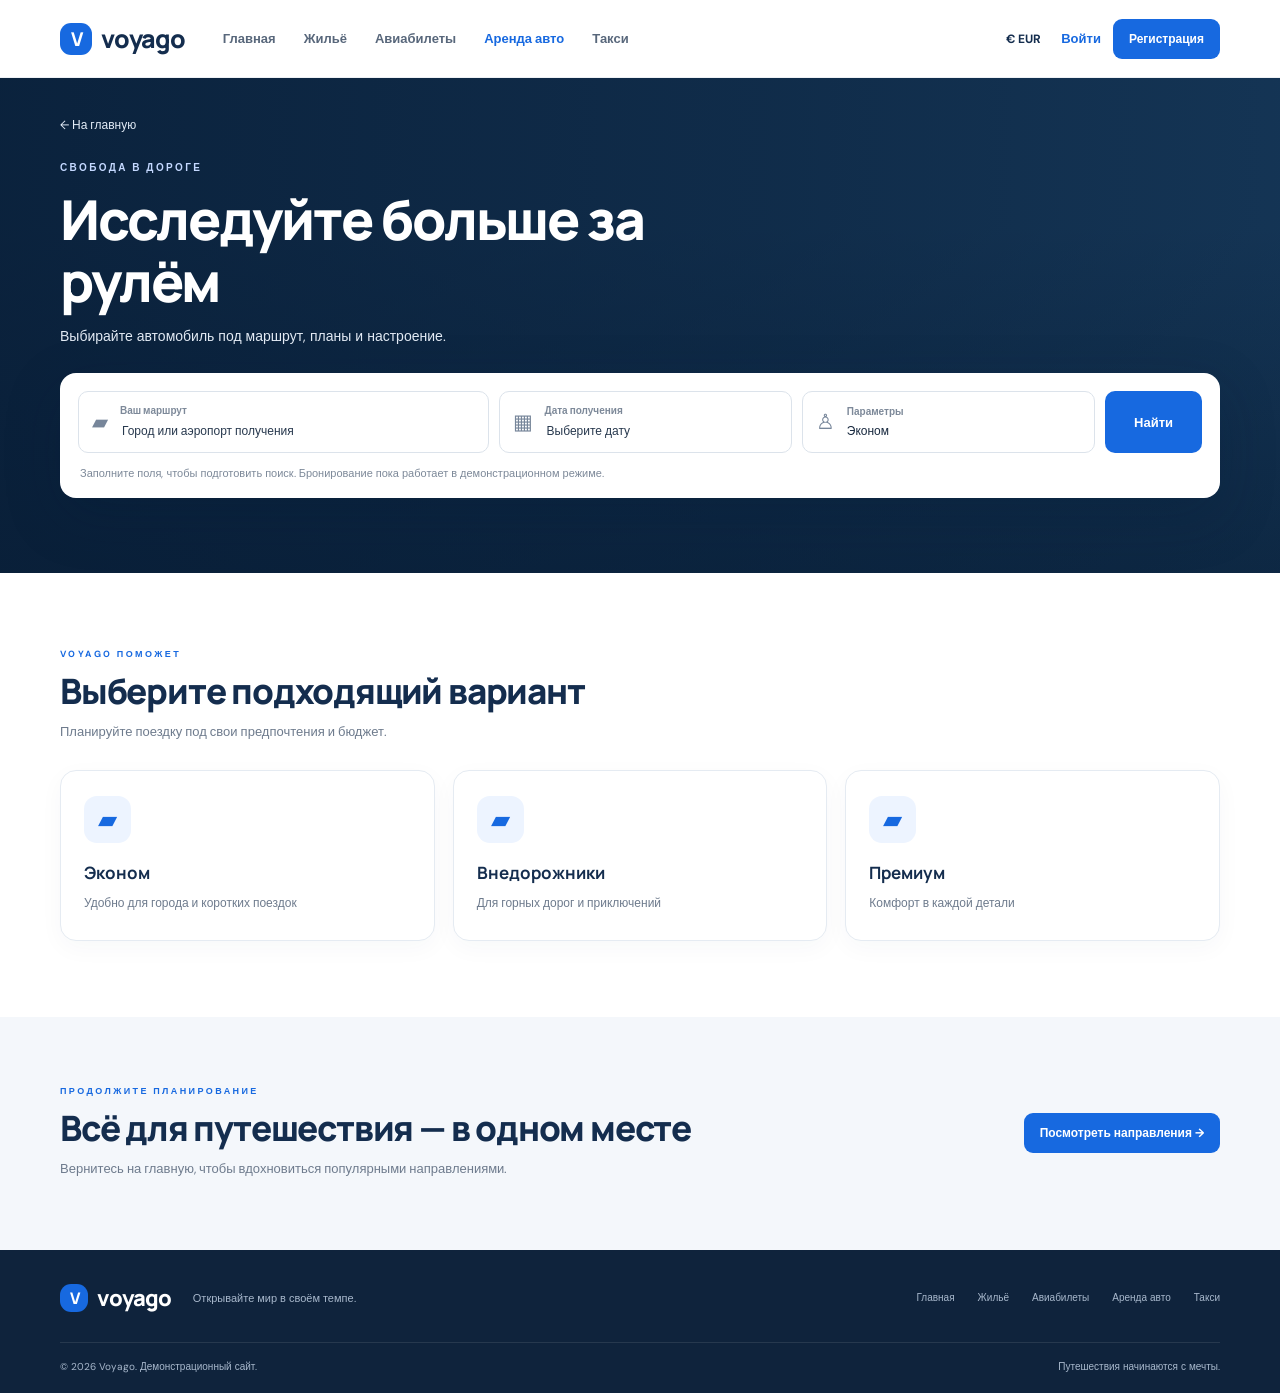
==== cars.html @ 4a1cf2f4 "version 1" ====
<!DOCTYPE html>
<html lang="ru">
<head>
  <meta charset="UTF-8">
  <meta name="viewport" content="width=device-width, initial-scale=1.0">
  <meta name="description" content="Voyago — аренда авто для вашего путешествия.">
  <title>Аренда авто — Voyago</title>
  <link rel="stylesheet" href="CSS/style.css">
  <script src="js/main.js" defer></script>
</head>
<body class="service-page">
  <header class="site-header">
    <div class="container nav-wrap">
      <a class="logo" href="index.html"><span class="logo-mark">V</span> voyago</a>
      <nav class="main-nav" aria-label="Основная навигация">
        <a href="index.html">Главная</a>
        <a  href="stays.html">Жильё</a>
        <a  href="flights.html">Авиабилеты</a>
        <a class="active" href="cars.html">Аренда авто</a>
        <a  href="taxi.html">Такси</a>
      </nav>
      <div class="nav-actions">
        <button class="icon-btn" id="currencyBtn" aria-label="Выбрать валюту">€ EUR</button>
        <button class="menu-btn" id="menuBtn" aria-label="Открыть меню">☰</button>
        <a class="login-link" href="index.html#account">Войти</a>
        <a class="register-btn" href="index.html#account">Регистрация</a>
      </div>
    </div>
  </header>
  <main>
    <section class="service-hero" style="--service-image:url('https://images.unsplash.com/photo-1503376780353-7e6692767b70?auto=format&fit=crop&w=1800&q=85')">
      <div class="service-hero-overlay"></div>
      <div class="container service-hero-content">
        <a class="back-link" href="index.html">← На главную</a>
        <p class="eyebrow">СВОБОДА В ДОРОГЕ</p>
        <h1>Исследуйте больше за рулём</h1>
        <p class="service-lead">Выбирайте автомобиль под маршрут, планы и настроение.</p>
        <div class="booking-panel service-search-panel" id="booking">
          <form class="search-form" id="searchForm" data-service="cars">
            <label class="search-field destination-field"><span class="field-icon">▰</span><span class="field-body">
              <span class="field-label">Ваш маршрут</span><input id="destination" name="destination" placeholder="Город или аэропорт получения" required></span></label>
            <label class="search-field"><span class="field-icon">▦</span><span class="field-body"><span class="field-label">Дата получения</span>
              <input id="dates" name="dates" type="text" placeholder="Выберите дату" onfocus="this.type='date'" required></span></label>
            <label class="search-field guests-field"><span class="field-icon">♙</span><span class="field-body"><span class="field-label">Параметры</span>
              <select id="guests" name="guests"><option>Эконом</option><option>Компактный</option><option>Внедорожник</option><option>Премиум</option></select></span></label>
            <button class="search-btn" type="submit">Найти</button>
          </form>
          <p class="search-note">Заполните поля, чтобы подготовить поиск. Бронирование пока работает в демонстрационном режиме.</p>
        </div>
      </div>
    </section>
    <section class="container section">
      <div class="section-heading"><div><p class="eyebrow dark">VOYAGO ПОМОЖЕТ</p><h2>Выберите подходящий вариант</h2>
      <p class="section-description">Планируйте поездку под свои предпочтения и бюджет.</p></div></div>
      <div class="feature-grid"><article class="feature-card">
          <div class="feature-icon">▰</div>
          <h3>Эконом</h3><p>Удобно для города и коротких поездок</p>
        </article><article class="feature-card">
          <div class="feature-icon">▰</div>
          <h3>Внедорожники</h3><p>Для горных дорог и приключений</p>
        </article><article class="feature-card">
          <div class="feature-icon">▰</div>
          <h3>Премиум</h3><p>Комфорт в каждой детали</p>
        </article></div>
    </section>
    <section class="soft-section"><div class="container section simple-cta">
      <div><p class="eyebrow dark">ПРОДОЛЖИТЕ ПЛАНИРОВАНИЕ</p><h2>Всё для путешествия — в одном месте</h2><p class="section-description">Вернитесь на главную, чтобы вдохновиться популярными направлениями.</p></div>
      <a class="register-btn" href="index.html">Посмотреть направления →</a>
    </div></section>
  </main>
  <footer class="site-footer"><div class="container footer-top"><a class="logo footer-logo" href="index.html"><span class="logo-mark">V</span> voyago</a><p>Открывайте мир в своём темпе.</p><div class="footer-links"><a href="index.html">Главная</a><a href="stays.html">Жильё</a><a href="flights.html">Авиабилеты</a><a href="cars.html">Аренда авто</a><a href="taxi.html">Такси</a></div></div><div class="container footer-bottom"><span>© 2026 Voyago. Демонстрационный сайт.</span><span>Путешествия начинаются с мечты.</span></div></footer>
  <div class="toast" id="toast" role="status" aria-live="polite"></div>
</body></html>
---- CSS/style.css ----
@import url('https://fonts.googleapis.com/css2?family=DM+Sans:wght@400;500;600;700&family=Manrope:wght@400;500;600;700;800&display=swap');
:root{--navy:#142d4e;--blue:#1769e0;--blue-dark:#1054b8;--ink:#17283e;--muted:#6e7b8d;--line:#dce3eb;--soft:#f4f7fb;--white:#fff;--radius:18px;--shadow:0 14px 45px rgba(18,43,75,.10)}
*{box-sizing:border-box}html{scroll-behavior:smooth}body{margin:0;font-family:'DM Sans',sans-serif;color:var(--ink);background:#fff}a{color:inherit;text-decoration:none}button,input,select{font:inherit}.container{width:min(1160px,calc(100% - 48px));margin-inline:auto}.site-header{height:78px;background:#fff;display:flex;align-items:center;position:relative;z-index:5;border-bottom:1px solid #eef1f5}.nav-wrap{display:flex;align-items:center;gap:38px}.logo{font-family:Manrope,sans-serif;font-size:25px;font-weight:800;letter-spacing:-1.2px;color:var(--navy);display:inline-flex;align-items:center;gap:9px;white-space:nowrap}.logo-mark{width:32px;height:32px;border-radius:11px;background:var(--blue);color:white;display:inline-grid;place-items:center;font-size:19px;letter-spacing:-1px}.main-nav{display:flex;align-items:center;gap:28px;flex:1}.main-nav a{font-size:13px;font-weight:600;color:#58677b;transition:color .2s}.main-nav a:hover,.main-nav a.active{color:var(--blue)}.nav-actions{display:flex;align-items:center;gap:12px}.icon-btn,.menu-btn{border:0;background:transparent;color:var(--navy);font-size:12px;font-weight:700;padding:10px 8px;cursor:pointer}.login-link{font-size:13px;font-weight:700;color:var(--blue);white-space:nowrap}.register-btn{font-size:12px;font-weight:700;color:white;background:var(--blue);padding:12px 16px;border-radius:9px;white-space:nowrap}.register-btn:hover,.search-btn:hover,.newsletter-input button:hover{background:var(--blue-dark)}.menu-btn{display:none}
.hero{position:relative;min-height:570px;background:#183d60 url('https://images.unsplash.com/photo-1476514525535-07fb3b4ae5f1?auto=format&fit=crop&w=2000&q=90') center 48%/cover no-repeat;color:white}.hero-shade{position:absolute;inset:0;background:linear-gradient(90deg,rgba(8,29,54,.76),rgba(8,29,54,.42) 55%,rgba(8,29,54,.12)),linear-gradient(0deg,rgba(6,26,48,.48),transparent 70%)}.hero-content{position:relative;padding-top:66px;padding-bottom:46px}.eyebrow{font-size:10px;letter-spacing:2.4px;font-weight:700;color:#c4d8ff;margin:0 0 15px}.hero h1{font-family:Manrope,sans-serif;font-size:clamp(38px,5vw,58px);line-height:1.12;letter-spacing:-2.4px;margin:0;max-width:650px;font-weight:800}.hero-subtitle{color:#e2eaf4;font-size:15px;margin:17px 0 30px}.booking-panel{background:white;color:var(--ink);border-radius:16px;padding:18px;box-shadow:0 18px 55px #061b3538}.booking-tabs{display:flex;gap:8px;border-bottom:1px solid #edf0f5;padding-bottom:16px;margin-bottom:16px}.booking-tab{display:flex;align-items:center;gap:9px;padding:10px 15px;border:1px solid transparent;border-radius:30px;background:transparent;color:#647286;font-size:13px;font-weight:600;cursor:pointer}.booking-tab.active{color:var(--blue);background:#edf4ff;border-color:#d6e6ff}.booking-tab:first-letter{font-size:18px}.search-form{display:grid;grid-template-columns:1.4fr 1fr 1fr auto;gap:10px}.search-field{min-width:0;display:flex;align-items:center;gap:12px;border:1px solid #dce3eb;border-radius:10px;padding:11px 13px;min-height:62px}.field-icon{font-size:21px;color:#77869a}.field-body{display:flex;flex-direction:column;min-width:0;flex:1;gap:5px}.field-label{font-size:10px;color:#7d8999;font-weight:600}.search-field input,.search-field select{width:100%;min-width:0;border:0;outline:0;color:var(--ink);font-size:12px;background:transparent}.search-field input::placeholder{color:#28394e}.search-field select{appearance:none}.search-btn{border:0;border-radius:10px;background:var(--blue);color:white;padding:0 29px;font-weight:700;font-size:13px;cursor:pointer;transition:background .2s}.search-note{font-size:11px;color:#7d8999;margin:13px 2px 0}
.section{padding-top:75px;padding-bottom:76px}.section-heading{display:flex;align-items:flex-end;justify-content:space-between;gap:20px;margin-bottom:27px}.eyebrow.dark{color:var(--blue);margin-bottom:10px;font-size:9px}.section h2,.newsletter h2{font-family:Manrope,sans-serif;font-size:clamp(27px,3vw,35px);letter-spacing:-1.2px;line-height:1.2;margin:0;font-weight:800;color:var(--navy)}.section-description{font-size:13px;color:var(--muted);margin:10px 0 0;line-height:1.6}.text-link{font-size:12px;color:var(--blue);font-weight:700;white-space:nowrap;padding-bottom:4px}.text-link span{font-size:17px;margin-left:7px}.destination-grid{display:grid;grid-template-columns:1.25fr 1fr 1fr;grid-template-rows:205px 205px;gap:16px}.destination-card{position:relative;overflow:hidden;border-radius:15px;min-width:0;isolation:isolate;background:#d8e2ed}.destination-card.card-large{grid-row:span 2}.destination-card img{width:100%;height:100%;display:block;object-fit:cover;transition:transform .55s}.destination-card:hover img{transform:scale(1.055)}.card-gradient{position:absolute;inset:0;background:linear-gradient(0deg,rgba(7,23,43,.78),transparent 65%);z-index:0}.destination-info{position:absolute;left:20px;bottom:20px;color:white;display:flex;flex-direction:column;gap:5px}.destination-info strong{font-family:Manrope,sans-serif;font-size:23px;letter-spacing:-.4px}.destination-info small{font-size:11px;color:#e0e8f1}.country-flag{position:absolute;right:15px;top:15px;width:35px;height:35px;display:grid;place-items:center;border-radius:50%;background:#fff;box-shadow:0 4px 14px #0002;font-size:19px}
.soft-section{background:var(--soft)}.soft-section .section{padding-top:68px;padding-bottom:70px}.service-grid{display:grid;grid-template-columns:repeat(4,1fr);gap:15px}.service-card{display:flex;align-items:center;gap:13px;padding:20px 15px;background:#fff;border:1px solid #e8edf3;border-radius:14px;min-width:0;transition:transform .2s,box-shadow .2s}.service-card:hover{transform:translateY(-4px);box-shadow:var(--shadow)}.service-icon{width:43px;height:43px;flex-shrink:0;display:grid;place-items:center;background:#edf4ff;border-radius:12px;color:var(--blue);font-size:23px}.service-card>span:nth-child(2){display:flex;flex-direction:column;gap:5px;min-width:0}.service-card strong{font-size:12px;color:var(--navy)}.service-card small{font-size:10px;color:var(--muted);line-height:1.45}.service-arrow{margin-left:auto;color:#91a0b4;font-size:17px;align-self:flex-start}.perks-section{display:grid;grid-template-columns:repeat(3,1fr);gap:40px;padding-top:56px;padding-bottom:61px}.perk{display:flex;gap:15px;align-items:flex-start}.perk-icon{width:40px;height:40px;flex-shrink:0;display:grid;place-items:center;border:1px solid #dce8fb;background:#f4f8ff;border-radius:12px;color:var(--blue);font-size:20px}.perk strong{font-size:13px;color:var(--navy)}.perk p{font-size:11px;line-height:1.65;color:var(--muted);margin:7px 0 0}
.newsletter{background:var(--navy);color:#fff;padding:52px 0}.newsletter-inner{display:flex;align-items:center;justify-content:space-between;gap:40px}.newsletter .eyebrow{font-size:9px}.newsletter h2{color:white;font-size:30px}.newsletter-inner>div>p:last-child{font-size:12px;color:#c6d2e1;margin:12px 0 0}.newsletter-form{width:min(450px,48%)}.newsletter-form>label{display:block;font-size:11px;color:#e4ebf5;margin-bottom:9px}.newsletter-input{display:flex;background:white;padding:5px;border-radius:10px;gap:5px}.newsletter-input input{min-width:0;flex:1;border:0;outline:0;padding:10px;font-size:12px;color:var(--ink)}.newsletter-input button{border:0;border-radius:7px;background:var(--blue);color:white;padding:0 16px;font-size:11px;font-weight:700;cursor:pointer}.newsletter-form>small{display:block;color:#9eafc5;font-size:9px;margin-top:9px}
.site-footer{background:#0f233c;color:#c2cede}.footer-top{display:flex;align-items:center;gap:22px;padding-top:30px;padding-bottom:26px;border-bottom:1px solid #ffffff18}.footer-logo{color:#fff;font-size:22px}.footer-logo .logo-mark{width:28px;height:28px;font-size:16px}.footer-top>p{font-size:11px;color:#a8b8cc}.footer-links{margin-left:auto;display:flex;gap:23px}.footer-links a,.footer-bottom{font-size:10px;color:#a8b8cc}.footer-links a:hover{color:#fff}.footer-bottom{display:flex;justify-content:space-between;padding-top:17px;padding-bottom:20px}.toast{position:fixed;bottom:24px;left:50%;transform:translate(-50%,20px);opacity:0;pointer-events:none;background:#142d4e;color:white;padding:14px 20px;border-radius:12px;box-shadow:var(--shadow);font-size:13px;z-index:20;transition:opacity .25s,transform .25s;max-width:calc(100% - 32px);text-align:center}.toast.show{opacity:1;transform:translate(-50%,0)}
@media(max-width:950px){.nav-wrap{gap:20px}.main-nav{gap:15px}.main-nav a{font-size:12px}.nav-actions{gap:8px}.icon-btn{display:none}.search-form{grid-template-columns:1.2fr 1fr 1fr}.search-btn{grid-column:1/-1;min-height:48px}.destination-grid{grid-template-rows:180px 180px}.service-grid{grid-template-columns:repeat(2,1fr)}}
@media(max-width:700px){.container{width:min(100% - 32px,540px)}.site-header{height:68px}.nav-wrap{justify-content:space-between}.logo{font-size:23px}.main-nav{display:none;position:absolute;left:16px;right:16px;top:62px;background:#fff;box-shadow:var(--shadow);border-radius:12px;padding:17px;flex-direction:column;align-items:flex-start;gap:18px}.main-nav.open{display:flex}.menu-btn{display:block;font-size:20px}.nav-actions{gap:12px}.login-link{font-size:12px}.register-btn{padding:10px 11px;font-size:11px}.hero{min-height:0}.hero-content{padding-top:49px;padding-bottom:32px}.hero h1{font-size:39px;letter-spacing:-1.5px}.hero-subtitle{font-size:13px;line-height:1.5;margin:14px 0 25px}.booking-panel{padding:13px;border-radius:13px}.booking-tabs{gap:3px;overflow-x:auto;padding-bottom:12px}.booking-tab{padding:9px 10px;font-size:11px;white-space:nowrap;gap:6px}.search-form{grid-template-columns:1fr 1fr;gap:8px}.destination-field{grid-column:1/-1}.search-field{min-height:57px;padding:9px}.search-field input,.search-field select{font-size:11px}.search-btn{grid-column:1/-1;min-height:47px}.search-note{font-size:10px;line-height:1.5}.section{padding-top:52px;padding-bottom:52px}.section-heading{align-items:flex-start}.section h2{font-size:28px}.section-description{font-size:12px;max-width:340px}.text-link{font-size:10px;padding-top:22px}.destination-grid{grid-template-columns:1fr 1fr;grid-template-rows:220px 160px 160px;gap:10px}.destination-card.card-large{grid-column:1/-1;grid-row:auto}.destination-info{left:14px;bottom:14px}.destination-info strong{font-size:20px}.destination-info small{font-size:10px}.country-flag{width:30px;height:30px;right:10px;top:10px;font-size:16px}.soft-section .section{padding-top:48px;padding-bottom:48px}.service-grid{gap:10px}.service-card{padding:14px 11px;gap:10px}.service-icon{width:36px;height:36px;font-size:19px}.service-card strong{font-size:11px}.service-card small{font-size:9px}.service-arrow{font-size:13px}.perks-section{grid-template-columns:1fr;gap:22px;padding-top:40px;padding-bottom:43px}.perk p{max-width:370px}.newsletter{padding:40px 0}.newsletter-inner{align-items:flex-start;flex-direction:column;gap:27px}.newsletter h2{font-size:28px}.newsletter-form{width:100%}.footer-top{flex-wrap:wrap;gap:12px}.footer-top>p{flex:1}.footer-links{width:100%;margin:7px 0 0;flex-wrap:wrap;gap:15px}.footer-bottom{gap:12px;line-height:1.5}.footer-bottom span:last-child{text-align:right}}
@media(max-width:390px){.login-link{display:none}.hero h1{font-size:34px}.booking-tab{padding:8px}.destination-grid{grid-template-rows:200px 145px 145px}.text-link{max-width:90px;white-space:normal;line-height:1.5}.newsletter-input button{padding:0 10px}}

/* Отдельные страницы услуг */
.service-hero{position:relative;isolation:isolate;background:#173a5c var(--service-image) center/cover no-repeat;color:white;min-height:495px}
.service-hero-overlay{position:absolute;inset:0;background:linear-gradient(90deg,rgba(8,29,54,.82),rgba(8,29,54,.48) 60%,rgba(8,29,54,.2)),linear-gradient(0deg,rgba(6,26,48,.48),transparent 70%);z-index:-1}
.service-hero-content{padding-top:35px;padding-bottom:42px}
.back-link{display:inline-block;color:#e4edf8;font-size:12px;margin-bottom:28px}
.back-link:hover{color:#fff}
.service-hero h1{font-family:Manrope,sans-serif;font-size:clamp(36px,5vw,55px);line-height:1.12;letter-spacing:-2px;margin:0;max-width:720px;font-weight:800}
.service-lead{font-size:14px;color:#e2eaf4;margin:15px 0 28px}
.service-search-panel{margin-top:0}
.service-search-panel .search-form{grid-template-columns:1.4fr 1fr 1fr auto}
.feature-grid{display:grid;grid-template-columns:repeat(3,1fr);gap:18px}
.feature-card{padding:25px 23px 27px;border:1px solid #e5ebf2;border-radius:16px;background:#fff;box-shadow:0 7px 25px rgba(18,43,75,.035)}
.feature-icon{width:47px;height:47px;border-radius:13px;background:#edf4ff;color:var(--blue);display:grid;place-items:center;font-size:25px;margin-bottom:18px}
.feature-card h3{font-family:Manrope,sans-serif;color:var(--navy);font-size:17px;margin:0 0 9px}
.feature-card p{font-size:12px;line-height:1.7;color:var(--muted);margin:0}
.simple-cta{display:flex;align-items:center;justify-content:space-between;gap:24px}
.simple-cta .register-btn{flex-shrink:0}
@media(max-width:950px){.service-search-panel .search-form{grid-template-columns:1.2fr 1fr 1fr}.service-search-panel .search-btn{grid-column:1/-1;min-height:48px}}
@media(max-width:700px){.service-hero{min-height:0}.service-hero-content{padding-top:25px;padding-bottom:30px}.back-link{margin-bottom:22px}.service-hero h1{font-size:37px;letter-spacing:-1.5px}.service-lead{font-size:12px;line-height:1.6}.service-search-panel .search-form{grid-template-columns:1fr 1fr}.service-search-panel .destination-field,.service-search-panel .search-btn{grid-column:1/-1}.feature-grid{grid-template-columns:1fr;gap:12px}.feature-card{padding:20px}.simple-cta{align-items:flex-start;flex-direction:column}.simple-cta .register-btn{font-size:12px}}
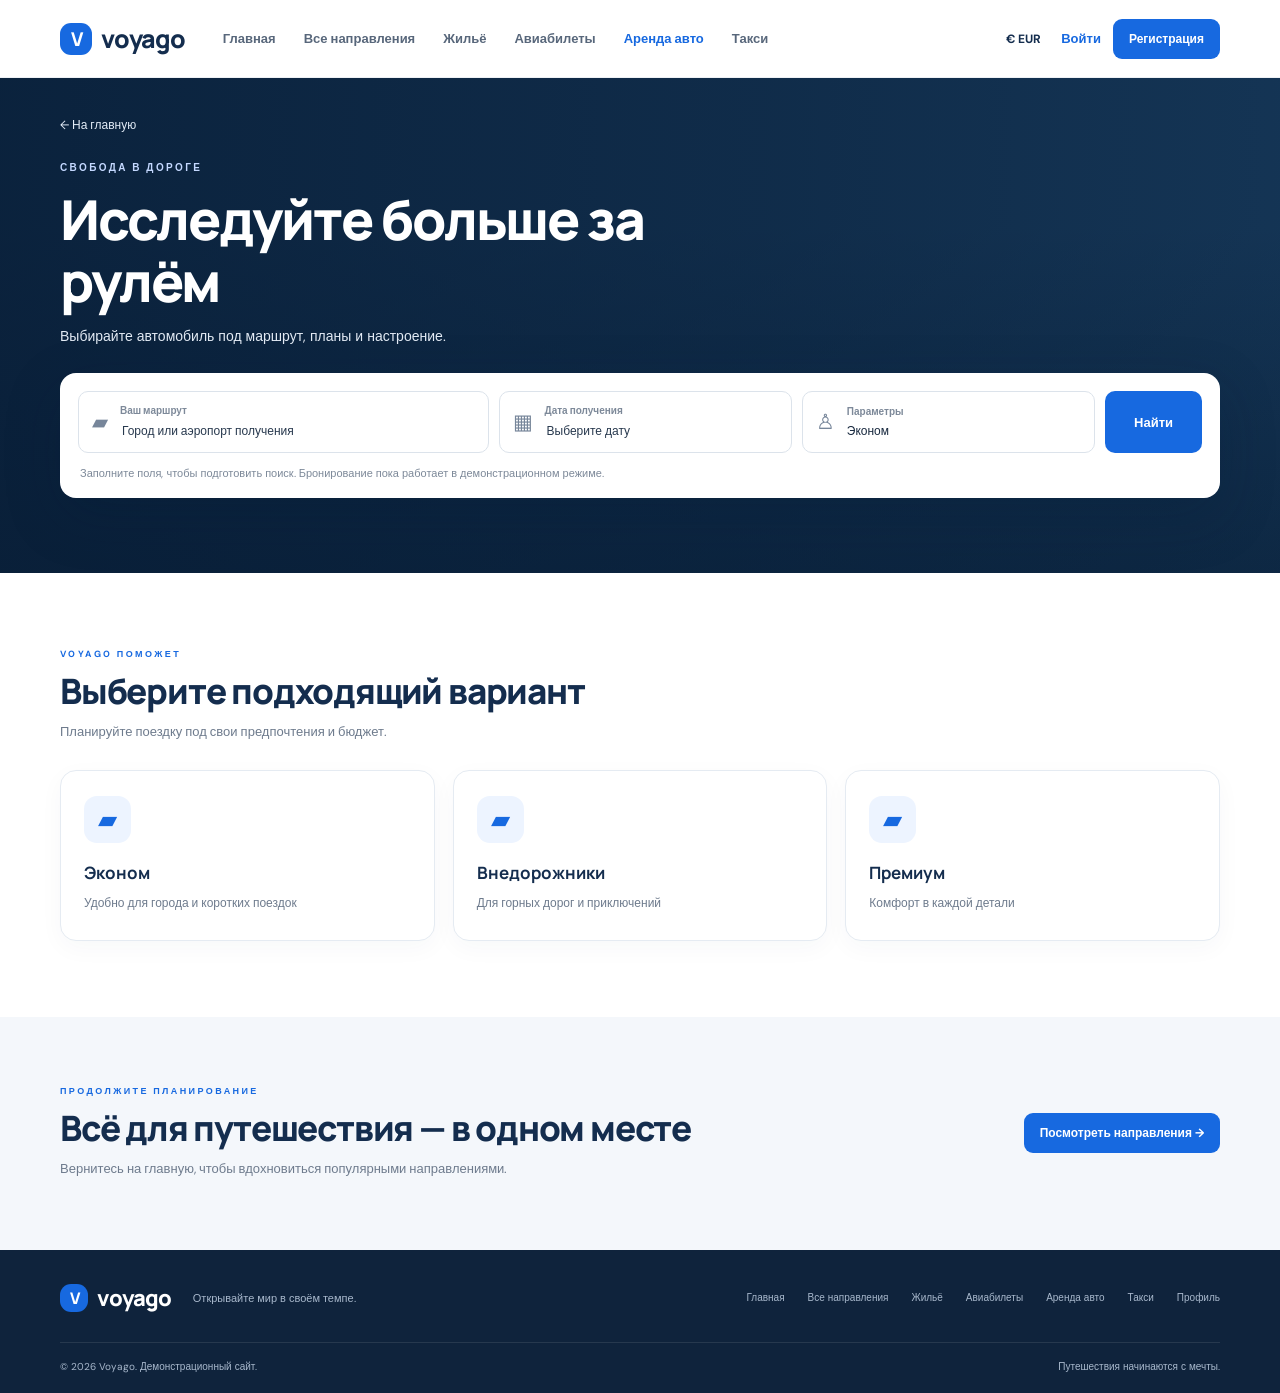
==== commit 83806364: "version 4" ====
--- a/cars.html
+++ b/cars.html
@@ -14,6 +14,7 @@
       <a class="logo" href="index.html"><span class="logo-mark">V</span> voyago</a>
       <nav class="main-nav" aria-label="Основная навигация">
         <a href="index.html">Главная</a>
+        <a href="destinations.html">Все направления</a>
         <a  href="stays.html">Жильё</a>
         <a  href="flights.html">Авиабилеты</a>
         <a class="active" href="cars.html">Аренда авто</a>
@@ -68,6 +69,8 @@
       <a class="register-btn" href="index.html">Посмотреть направления →</a>
     </div></section>
   </main>
-  <footer class="site-footer"><div class="container footer-top"><a class="logo footer-logo" href="index.html"><span class="logo-mark">V</span> voyago</a><p>Открывайте мир в своём темпе.</p><div class="footer-links"><a href="index.html">Главная</a><a href="stays.html">Жильё</a><a href="flights.html">Авиабилеты</a><a href="cars.html">Аренда авто</a><a href="taxi.html">Такси</a></div></div><div class="container footer-bottom"><span>© 2026 Voyago. Демонстрационный сайт.</span><span>Путешествия начинаются с мечты.</span></div></footer>
+  <footer class="site-footer"><div class="container footer-top"><a class="logo footer-logo" href="index.html"><span class="logo-mark">V</span> voyago</a><p>Открывайте мир в своём темпе.</p><div class="footer-links"><a href="index.html">Главная</a>
+        <a href="destinations.html">Все направления</a><a href="stays.html">Жильё</a><a href="flights.html">Авиабилеты</a><a href="cars.html">Аренда авто</a><a href="taxi.html">Такси</a>
+        <a href="profile.html">Профиль</a></div></div><div class="container footer-bottom"><span>© 2026 Voyago. Демонстрационный сайт.</span><span>Путешествия начинаются с мечты.</span></div></footer>
   <div class="toast" id="toast" role="status" aria-live="polite"></div>
 </body></html>
--- a/CSS/style.css
+++ b/CSS/style.css
@@ -29,3 +29,68 @@
 .simple-cta .register-btn{flex-shrink:0}
 @media(max-width:950px){.service-search-panel .search-form{grid-template-columns:1.2fr 1fr 1fr}.service-search-panel .search-btn{grid-column:1/-1;min-height:48px}}
 @media(max-width:700px){.service-hero{min-height:0}.service-hero-content{padding-top:25px;padding-bottom:30px}.back-link{margin-bottom:22px}.service-hero h1{font-size:37px;letter-spacing:-1.5px}.service-lead{font-size:12px;line-height:1.6}.service-search-panel .search-form{grid-template-columns:1fr 1fr}.service-search-panel .destination-field,.service-search-panel .search-btn{grid-column:1/-1}.feature-grid{grid-template-columns:1fr;gap:12px}.feature-card{padding:20px}.simple-cta{align-items:flex-start;flex-direction:column}.simple-cta .register-btn{font-size:12px}}
+
+/* Страница профиля и демонстрационная авторизация */
+.profile-page{background:#f6f8fb;min-height:100vh}
+.profile-main{padding:42px 0 70px}
+.profile-layout{display:grid;grid-template-columns:255px minmax(0,1fr);gap:27px;align-items:start}
+.profile-sidebar{background:#fff;border:1px solid #e7edf4;border-radius:17px;padding:25px 18px;display:flex;flex-direction:column;align-items:center;box-shadow:0 7px 25px rgba(18,43,75,.035)}
+.profile-avatar{width:76px;height:76px;border-radius:50%;display:grid;place-items:center;background:linear-gradient(145deg,#1769e0,#5a9aff);color:#fff;font-family:Manrope,sans-serif;font-size:30px;font-weight:800;box-shadow:0 7px 18px #1769e02e}
+.profile-avatar.large{width:58px;height:58px;font-size:23px;flex-shrink:0}
+.profile-sidebar h2{font-family:Manrope,sans-serif;font-size:16px;color:var(--navy);margin:15px 0 5px;text-align:center}
+.profile-sidebar>p{font-size:11px;color:var(--muted);margin:0;text-align:center;word-break:break-word}
+.profile-side-divider{height:1px;background:#e9eef4;width:100%;margin:22px 0 12px}
+.profile-side-link{display:block;width:100%;padding:12px 11px;border-radius:9px;font-size:12px;color:#647286;border:0;background:transparent;text-align:left;cursor:pointer}
+.profile-side-link.selected,.profile-side-link:hover{background:#edf4ff;color:var(--blue)}
+.logout-link{margin-top:8px}
+.profile-content{min-width:0}
+.profile-heading{margin:5px 0 22px}
+.profile-heading h1{font-family:Manrope,sans-serif;font-size:35px;letter-spacing:-1.3px;color:var(--navy);margin:0}
+.profile-heading>p:last-child{font-size:13px;line-height:1.6;color:var(--muted);margin:9px 0 0}
+.demo-notice{display:flex;gap:12px;align-items:flex-start;background:#fff8e9;border:1px solid #f3dfad;border-radius:12px;padding:14px 16px;margin-bottom:18px;color:#775c20}
+.demo-notice>span{font-size:18px}
+.demo-notice p{font-size:11px;line-height:1.65;margin:0}
+.demo-notice strong{font-weight:700}
+.profile-card{background:#fff;border:1px solid #e6ecf3;border-radius:17px;padding:25px;box-shadow:0 7px 25px rgba(18,43,75,.035)}
+.auth-switch{display:flex;gap:6px;padding:5px;background:#f3f6fa;border-radius:10px;margin-bottom:24px}
+.auth-tab{flex:1;border:0;border-radius:7px;background:transparent;color:#718096;font-size:12px;font-weight:700;padding:12px;cursor:pointer}
+.auth-tab.active{background:#fff;color:var(--blue);box-shadow:0 2px 7px #142d4e0e}
+.auth-form h2,.account-card h2{font-family:Manrope,sans-serif;font-size:22px;letter-spacing:-.5px;color:var(--navy);margin:0}
+.form-intro{font-size:12px;color:var(--muted);line-height:1.6;margin:8px 0 22px}
+.auth-form>label:not(.check-label){display:flex;flex-direction:column;gap:8px;font-size:11px;font-weight:700;color:#34465d;margin-bottom:16px}
+.auth-form input:not([type=checkbox]){width:100%;min-height:45px;border:1px solid #dce4ee;border-radius:9px;padding:0 13px;outline:0;color:var(--ink);font-size:12px;background:#fff;transition:border .2s,box-shadow .2s}
+.auth-form input:focus{border-color:#7eafff;box-shadow:0 0 0 3px #1769e014}
+.check-label{display:flex;align-items:flex-start;gap:9px;font-size:11px;line-height:1.5;color:#647286;margin:3px 0 20px}
+.check-label input{margin:2px 0 0;accent-color:var(--blue)}
+.auth-submit{display:flex;align-items:center;justify-content:center;gap:14px;width:100%;min-height:47px;border:0;border-radius:9px;background:var(--blue);color:white;font-size:12px;font-weight:700;cursor:pointer;transition:background .2s}
+.auth-submit:hover{background:var(--blue-dark)}
+.auth-submit span{font-size:16px}
+.form-footnote{font-size:10px;line-height:1.5;text-align:center;color:#8995a5;margin:14px 0 0}
+.account-card-top{display:flex;align-items:center;justify-content:space-between;gap:12px;margin-bottom:25px}
+.account-status{font-size:10px;color:#147d61;background:#e9f8f1;border-radius:20px;padding:7px 10px;white-space:nowrap}
+.account-user{display:flex;align-items:center;gap:15px;padding:18px;background:#f7f9fc;border-radius:12px;margin-bottom:20px}
+.account-user h3{font-family:Manrope,sans-serif;color:var(--navy);font-size:16px;margin:0 0 5px}
+.account-user p{font-size:11px;color:var(--muted);margin:0;word-break:break-word}
+.account-info-row{display:flex;justify-content:space-between;gap:15px;padding:14px 2px;border-bottom:1px solid #edf0f5;font-size:12px}
+.account-info-row span{color:var(--muted)}
+.account-info-row strong{color:var(--navy);text-align:right;overflow-wrap:anywhere}
+.edit-profile-btn{margin-top:22px}
+.edit-form{margin-top:22px;padding-top:22px;border-top:1px solid #e9eef4}
+.edit-actions{display:flex;gap:10px}
+.edit-actions .auth-submit{flex:1}
+.cancel-btn{border:1px solid #dce4ee;border-radius:9px;background:#fff;color:#53657b;padding:0 20px;font-size:12px;cursor:pointer}
+.profile-lower-grid{display:grid;grid-template-columns:1fr 1fr;gap:15px;margin-top:17px}
+.profile-mini-card{background:#fff;border:1px solid #e6ecf3;border-radius:15px;padding:20px}
+.mini-card-icon{display:grid;place-items:center;width:39px;height:39px;background:#edf4ff;color:var(--blue);border-radius:11px;font-size:21px;margin-bottom:15px}
+.profile-mini-card h3{font-family:Manrope,sans-serif;font-size:14px;color:var(--navy);margin:0 0 8px}
+.profile-mini-card p{font-size:11px;color:var(--muted);line-height:1.65;margin:0 0 15px}
+.profile-mini-card a{font-size:11px;font-weight:700;color:var(--blue)}
+.profile-mini-card a:hover{text-decoration:underline}
+@media(max-width:800px){.profile-layout{grid-template-columns:1fr}.profile-sidebar{display:grid;grid-template-columns:60px 1fr;column-gap:14px;align-items:center;padding:16px}.profile-sidebar .profile-avatar{width:56px;height:56px;font-size:22px;grid-row:span 2}.profile-sidebar h2{text-align:left;margin:0 0 4px}.profile-sidebar>p{text-align:left}.profile-side-divider{display:none}.profile-side-link{margin-top:12px}.profile-side-link:nth-of-type(2){grid-column:1/-1}.profile-side-link:nth-of-type(3){grid-column:1/-1}.logout-link{grid-column:1/-1}.profile-main{padding:25px 0 48px}}
+@media(max-width:520px){.profile-heading h1{font-size:30px}.profile-card{padding:18px}.profile-lower-grid{grid-template-columns:1fr}.account-card-top{align-items:flex-start;flex-direction:column}.account-info-row{font-size:11px}.footer-top{gap:12px}.profile-sidebar{grid-template-columns:52px 1fr}.profile-sidebar .profile-avatar{width:48px;height:48px}.demo-notice{padding:12px}.edit-actions{flex-direction:column}.cancel-btn{min-height:42px}}
+
+/* Атлас путешествий — отдельная страница стран и столиц */
+.atlas-hero{position:relative;isolation:isolate;min-height:420px;color:#fff;background:#183d60 url('https://images.unsplash.com/photo-1526778548025-fa2f459cd5c1?auto=format&fit=crop&w=2000&q=90') center 48%/cover no-repeat}.atlas-overlay{position:absolute;inset:0;background:linear-gradient(90deg,rgba(8,29,54,.84),rgba(8,29,54,.45) 68%,rgba(8,29,54,.2));z-index:-1}.atlas-hero-content{padding-top:28px;padding-bottom:42px}.atlas-hero .back-link{margin-bottom:25px}.atlas-hero h1{font-family:Manrope,sans-serif;font-size:clamp(42px,6vw,66px);line-height:1.05;letter-spacing:-2.8px;margin:0;max-width:700px}.atlas-lead{font-size:14px;line-height:1.7;color:#e2eaf4;max-width:560px;margin:18px 0 28px}.atlas-stats{display:flex;gap:35px;flex-wrap:wrap}.atlas-stats div{display:flex;flex-direction:column;gap:5px}.atlas-stats strong{font-family:Manrope,sans-serif;font-size:25px}.atlas-stats span{font-size:10px;color:#d7e4f3}.atlas-catalog{padding-top:62px;padding-bottom:68px}.atlas-controls{display:grid;grid-template-columns:minmax(0,1fr) 230px;gap:12px;margin:24px 0 15px}.atlas-search{display:flex;align-items:center;gap:11px;border:1px solid #dce3eb;border-radius:11px;padding:0 15px;min-height:52px;background:#fff}.atlas-search>span{font-size:25px;color:#7b8ba0}.atlas-search input{border:0;outline:0;min-width:0;width:100%;font-size:12px;color:var(--ink)}.atlas-filter-label{display:flex;align-items:center;justify-content:space-between;gap:10px;border:1px solid #dce3eb;border-radius:11px;padding:0 13px;background:#fff}.atlas-filter-label span{font-size:11px;color:var(--muted)}.atlas-filter-label select{border:0;outline:0;max-width:145px;background:transparent;color:var(--navy);font-size:12px;font-weight:700}.atlas-result-line{display:flex;align-items:center;justify-content:space-between;gap:12px;margin:17px 0;font-size:11px;color:var(--muted)}.atlas-clear{border:0;background:transparent;color:var(--blue);font-size:11px;font-weight:700;cursor:pointer}.country-grid{display:grid;grid-template-columns:repeat(4,minmax(0,1fr));gap:12px}.country-card{display:flex;align-items:flex-start;gap:12px;min-width:0;padding:17px 14px;border:1px solid #e5ebf2;border-radius:13px;background:#fff;transition:transform .2s,border-color .2s,box-shadow .2s}.country-card:hover{transform:translateY(-3px);border-color:#cbdcf6;box-shadow:0 9px 25px rgba(18,43,75,.07)}.country-card[hidden]{display:none}.country-card-flag{display:grid;place-items:center;flex-shrink:0;width:42px;height:42px;border-radius:12px;background:#f3f7fc;font-size:25px}.country-card-copy{min-width:0}.country-card h2{font-family:Manrope,sans-serif;font-size:13px;line-height:1.4;color:var(--navy);margin:1px 0 6px}.country-card p{font-size:10px;color:var(--muted);line-height:1.5;margin:0 0 8px}.country-card p strong{color:#34465d}.country-region{display:inline-block;padding:4px 7px;border-radius:5px;background:#edf4ff;color:#2863b5;font-size:9px}.atlas-empty{padding:35px;text-align:center;border:1px dashed #cfd8e5;border-radius:13px;color:var(--muted);font-size:13px}.atlas-note{margin:20px 0 0;color:#8793a3;font-size:10px;line-height:1.6}.atlas-cta{background:#f2f6fb;padding:44px 0}.atlas-cta-inner{display:flex;align-items:center;justify-content:space-between;gap:25px}.atlas-cta h2{font-family:Manrope,sans-serif;color:var(--navy);font-size:clamp(23px,3vw,32px);letter-spacing:-1px;margin:0}.atlas-cta p:not(.eyebrow){color:var(--muted);font-size:12px;margin:10px 0 0}.atlas-cta .register-btn{flex-shrink:0}.atlas-cta .register-btn span{margin-left:10px}
+@media(max-width:950px){.country-grid{grid-template-columns:repeat(3,minmax(0,1fr))}}
+@media(max-width:700px){.atlas-hero{min-height:0}.atlas-hero-content{padding-top:23px;padding-bottom:32px}.atlas-hero h1{font-size:43px;letter-spacing:-1.8px}.atlas-lead{font-size:12px}.atlas-stats{gap:22px}.atlas-stats strong{font-size:22px}.atlas-catalog{padding-top:45px;padding-bottom:48px}.atlas-controls{grid-template-columns:1fr}.atlas-filter-label{min-height:48px}.country-grid{grid-template-columns:repeat(2,minmax(0,1fr));gap:9px}.country-card{padding:12px 10px;gap:9px}.country-card-flag{width:34px;height:34px;font-size:21px}.country-card h2{font-size:11px}.country-card p{font-size:9px}.country-region{font-size:8px}.atlas-cta-inner{align-items:flex-start;flex-direction:column}.atlas-cta .register-btn{font-size:12px}}
+@media(max-width:390px){.country-grid{grid-template-columns:1fr}.country-card{padding:14px}.country-card h2{font-size:12px}}
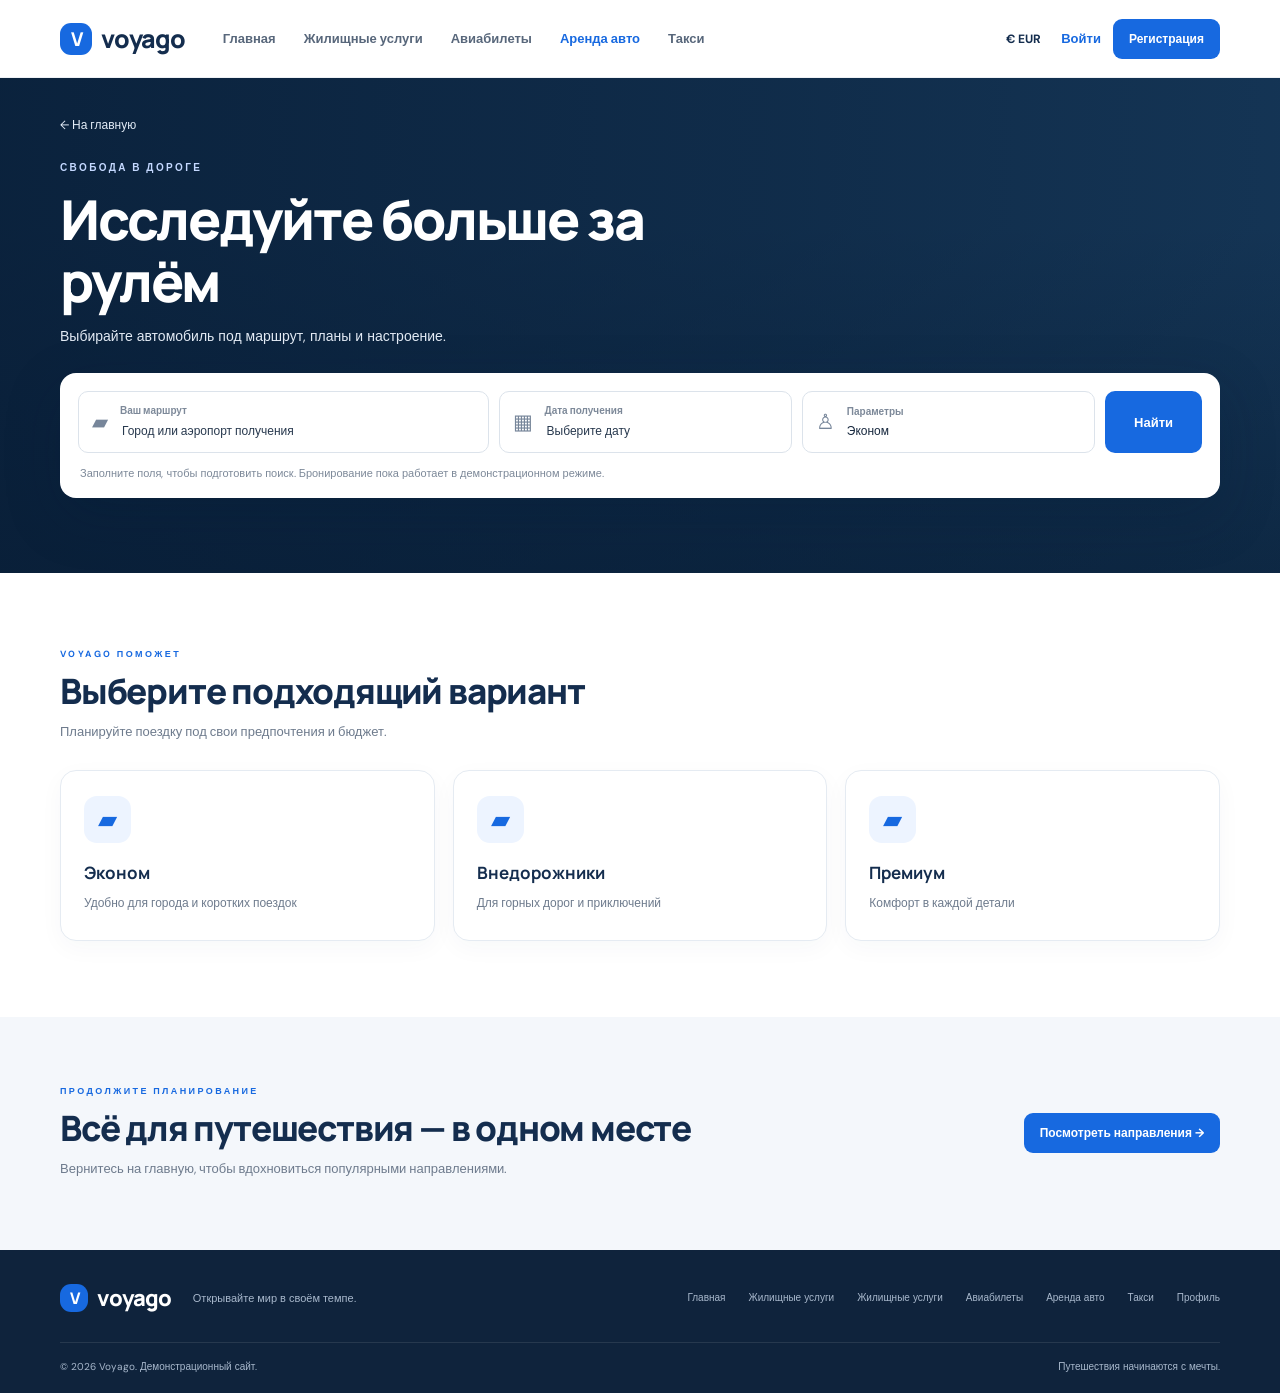
==== commit fc2c1892: "voyago version 5" ====
--- a/cars.html
+++ b/cars.html
@@ -14,8 +14,7 @@
       <a class="logo" href="index.html"><span class="logo-mark">V</span> voyago</a>
       <nav class="main-nav" aria-label="Основная навигация">
         <a href="index.html">Главная</a>
-        <a href="destinations.html">Все направления</a>
-        <a  href="stays.html">Жильё</a>
+        <a href="stays.html">Жилищные услуги</a>
         <a  href="flights.html">Авиабилеты</a>
         <a class="active" href="cars.html">Аренда авто</a>
         <a  href="taxi.html">Такси</a>
@@ -69,8 +68,7 @@
       <a class="register-btn" href="index.html">Посмотреть направления →</a>
     </div></section>
   </main>
-  <footer class="site-footer"><div class="container footer-top"><a class="logo footer-logo" href="index.html"><span class="logo-mark">V</span> voyago</a><p>Открывайте мир в своём темпе.</p><div class="footer-links"><a href="index.html">Главная</a>
-        <a href="destinations.html">Все направления</a><a href="stays.html">Жильё</a><a href="flights.html">Авиабилеты</a><a href="cars.html">Аренда авто</a><a href="taxi.html">Такси</a>
+  <footer class="site-footer"><div class="container footer-top"><a class="logo footer-logo" href="index.html"><span class="logo-mark">V</span> voyago</a><p>Открывайте мир в своём темпе.</p><div class="footer-links"><a href="index.html">Главная</a><a href="stays.html">Жилищные услуги</a><a href="stays.html">Жилищные услуги</a><a href="flights.html">Авиабилеты</a><a href="cars.html">Аренда авто</a><a href="taxi.html">Такси</a>
         <a href="profile.html">Профиль</a></div></div><div class="container footer-bottom"><span>© 2026 Voyago. Демонстрационный сайт.</span><span>Путешествия начинаются с мечты.</span></div></footer>
   <div class="toast" id="toast" role="status" aria-live="polite"></div>
 </body></html>
--- a/CSS/style.css
+++ b/CSS/style.css
@@ -89,8 +89,23 @@
 @media(max-width:800px){.profile-layout{grid-template-columns:1fr}.profile-sidebar{display:grid;grid-template-columns:60px 1fr;column-gap:14px;align-items:center;padding:16px}.profile-sidebar .profile-avatar{width:56px;height:56px;font-size:22px;grid-row:span 2}.profile-sidebar h2{text-align:left;margin:0 0 4px}.profile-sidebar>p{text-align:left}.profile-side-divider{display:none}.profile-side-link{margin-top:12px}.profile-side-link:nth-of-type(2){grid-column:1/-1}.profile-side-link:nth-of-type(3){grid-column:1/-1}.logout-link{grid-column:1/-1}.profile-main{padding:25px 0 48px}}
 @media(max-width:520px){.profile-heading h1{font-size:30px}.profile-card{padding:18px}.profile-lower-grid{grid-template-columns:1fr}.account-card-top{align-items:flex-start;flex-direction:column}.account-info-row{font-size:11px}.footer-top{gap:12px}.profile-sidebar{grid-template-columns:52px 1fr}.profile-sidebar .profile-avatar{width:48px;height:48px}.demo-notice{padding:12px}.edit-actions{flex-direction:column}.cancel-btn{min-height:42px}}
 
-/* Атлас путешествий — отдельная страница стран и столиц */
-.atlas-hero{position:relative;isolation:isolate;min-height:420px;color:#fff;background:#183d60 url('https://images.unsplash.com/photo-1526778548025-fa2f459cd5c1?auto=format&fit=crop&w=2000&q=90') center 48%/cover no-repeat}.atlas-overlay{position:absolute;inset:0;background:linear-gradient(90deg,rgba(8,29,54,.84),rgba(8,29,54,.45) 68%,rgba(8,29,54,.2));z-index:-1}.atlas-hero-content{padding-top:28px;padding-bottom:42px}.atlas-hero .back-link{margin-bottom:25px}.atlas-hero h1{font-family:Manrope,sans-serif;font-size:clamp(42px,6vw,66px);line-height:1.05;letter-spacing:-2.8px;margin:0;max-width:700px}.atlas-lead{font-size:14px;line-height:1.7;color:#e2eaf4;max-width:560px;margin:18px 0 28px}.atlas-stats{display:flex;gap:35px;flex-wrap:wrap}.atlas-stats div{display:flex;flex-direction:column;gap:5px}.atlas-stats strong{font-family:Manrope,sans-serif;font-size:25px}.atlas-stats span{font-size:10px;color:#d7e4f3}.atlas-catalog{padding-top:62px;padding-bottom:68px}.atlas-controls{display:grid;grid-template-columns:minmax(0,1fr) 230px;gap:12px;margin:24px 0 15px}.atlas-search{display:flex;align-items:center;gap:11px;border:1px solid #dce3eb;border-radius:11px;padding:0 15px;min-height:52px;background:#fff}.atlas-search>span{font-size:25px;color:#7b8ba0}.atlas-search input{border:0;outline:0;min-width:0;width:100%;font-size:12px;color:var(--ink)}.atlas-filter-label{display:flex;align-items:center;justify-content:space-between;gap:10px;border:1px solid #dce3eb;border-radius:11px;padding:0 13px;background:#fff}.atlas-filter-label span{font-size:11px;color:var(--muted)}.atlas-filter-label select{border:0;outline:0;max-width:145px;background:transparent;color:var(--navy);font-size:12px;font-weight:700}.atlas-result-line{display:flex;align-items:center;justify-content:space-between;gap:12px;margin:17px 0;font-size:11px;color:var(--muted)}.atlas-clear{border:0;background:transparent;color:var(--blue);font-size:11px;font-weight:700;cursor:pointer}.country-grid{display:grid;grid-template-columns:repeat(4,minmax(0,1fr));gap:12px}.country-card{display:flex;align-items:flex-start;gap:12px;min-width:0;padding:17px 14px;border:1px solid #e5ebf2;border-radius:13px;background:#fff;transition:transform .2s,border-color .2s,box-shadow .2s}.country-card:hover{transform:translateY(-3px);border-color:#cbdcf6;box-shadow:0 9px 25px rgba(18,43,75,.07)}.country-card[hidden]{display:none}.country-card-flag{display:grid;place-items:center;flex-shrink:0;width:42px;height:42px;border-radius:12px;background:#f3f7fc;font-size:25px}.country-card-copy{min-width:0}.country-card h2{font-family:Manrope,sans-serif;font-size:13px;line-height:1.4;color:var(--navy);margin:1px 0 6px}.country-card p{font-size:10px;color:var(--muted);line-height:1.5;margin:0 0 8px}.country-card p strong{color:#34465d}.country-region{display:inline-block;padding:4px 7px;border-radius:5px;background:#edf4ff;color:#2863b5;font-size:9px}.atlas-empty{padding:35px;text-align:center;border:1px dashed #cfd8e5;border-radius:13px;color:var(--muted);font-size:13px}.atlas-note{margin:20px 0 0;color:#8793a3;font-size:10px;line-height:1.6}.atlas-cta{background:#f2f6fb;padding:44px 0}.atlas-cta-inner{display:flex;align-items:center;justify-content:space-between;gap:25px}.atlas-cta h2{font-family:Manrope,sans-serif;color:var(--navy);font-size:clamp(23px,3vw,32px);letter-spacing:-1px;margin:0}.atlas-cta p:not(.eyebrow){color:var(--muted);font-size:12px;margin:10px 0 0}.atlas-cta .register-btn{flex-shrink:0}.atlas-cta .register-btn span{margin-left:10px}
-@media(max-width:950px){.country-grid{grid-template-columns:repeat(3,minmax(0,1fr))}}
-@media(max-width:700px){.atlas-hero{min-height:0}.atlas-hero-content{padding-top:23px;padding-bottom:32px}.atlas-hero h1{font-size:43px;letter-spacing:-1.8px}.atlas-lead{font-size:12px}.atlas-stats{gap:22px}.atlas-stats strong{font-size:22px}.atlas-catalog{padding-top:45px;padding-bottom:48px}.atlas-controls{grid-template-columns:1fr}.atlas-filter-label{min-height:48px}.country-grid{grid-template-columns:repeat(2,minmax(0,1fr));gap:9px}.country-card{padding:12px 10px;gap:9px}.country-card-flag{width:34px;height:34px;font-size:21px}.country-card h2{font-size:11px}.country-card p{font-size:9px}.country-region{font-size:8px}.atlas-cta-inner{align-items:flex-start;flex-direction:column}.atlas-cta .register-btn{font-size:12px}}
-@media(max-width:390px){.country-grid{grid-template-columns:1fr}.country-card{padding:14px}.country-card h2{font-size:12px}}
+/* Favorites and profile travel lists */
+.destination-card{position:relative}
+.favorite-toggle{position:absolute;z-index:3;right:14px;top:14px;width:38px;height:38px;border:1px solid rgba(255,255,255,.65);border-radius:50%;background:rgba(15,28,45,.52);color:#fff;font-size:23px;line-height:1;cursor:pointer;display:grid;place-items:center;backdrop-filter:blur(5px)}
+.favorite-toggle:hover,.favorite-toggle.is-favorite{background:#fff;color:#e34d70}
+.profile-data-list{display:grid;gap:8px;margin:14px 0 16px}
+.profile-data-list>p{font-size:11px;line-height:1.6;color:var(--muted);margin:0}
+.profile-data-row{display:flex;align-items:center;justify-content:space-between;gap:10px;padding:10px;background:#f7f9fc;border-radius:8px;font-size:11px;color:var(--navy)}
+.profile-data-row a{color:var(--blue);font-weight:700;text-decoration:none}
+.profile-data-row button{border:0;background:transparent;color:#c0445c;cursor:pointer;font-size:10px;font-weight:700}
+.history-row{align-items:flex-start;flex-direction:column;gap:4px}.history-row small{color:var(--muted);line-height:1.5}
+
+/* Header profile shortcut and avatar uploads */
+.profile-header-link{display:inline-flex;align-items:center;justify-content:center;width:38px;height:38px;border-radius:50%;overflow:hidden;border:2px solid #dbe8fb;background:#edf4ff;color:var(--blue);font-weight:800;font-size:13px;flex-shrink:0}
+.profile-header-link img{width:100%;height:100%;object-fit:cover}
+.profile-avatar img{width:100%;height:100%;object-fit:cover;border-radius:inherit}
+.avatar-editor{display:flex;align-items:center;gap:14px;flex-wrap:wrap;margin:4px 0 20px}
+.avatar-upload-label{display:inline-flex;align-items:center;gap:8px;padding:10px 14px;border:1px solid #d9e2ef;border-radius:9px;color:var(--blue);font-weight:700;font-size:13px;cursor:pointer}
+.avatar-upload-label:hover{background:#f4f8ff}
+.avatar-help{font-size:12px;color:#68778b;margin:0}
+@media(max-width:700px){.profile-header-link{width:34px;height:34px}.nav-actions{gap:8px}}
